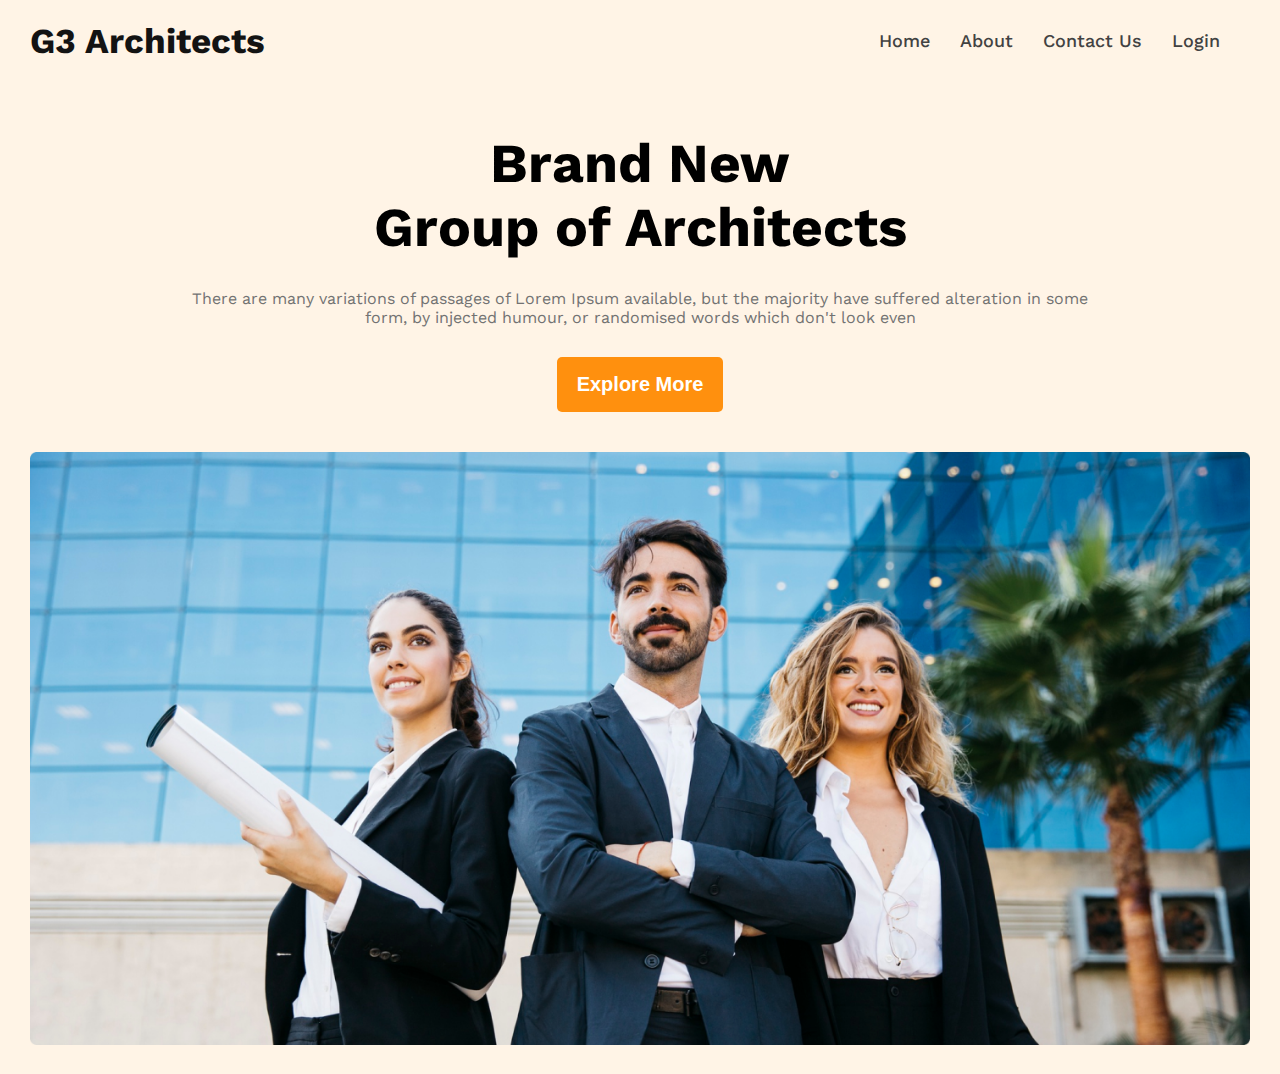
==== index.html @ 6012dc29 "header part add" ====
<!DOCTYPE html>
<html lang="en">
  <head>
    <meta charset="UTF-8" />
    <meta name="viewport" content="width=device-width, initial-scale=1.0" />
    <title>g3-architects</title>

    <!-- style link  -->
    <link rel="stylesheet" href="styles/style.css" />
  </head>
  <body>
    <!-- -- header part --  -->
    <header class="bg-seondary">
      <nav class="wrap">
        <h2 class="dark-1">G3 Architects</h2>
        <ul class="dark-2">
          <li><a href="home">Home</a></li>
          <li><a href="about">About</a></li>
          <li><a href="contact"> Contact Us </a></li>
          <li><a href="login">Login </a></li>
        </ul>
      </nav>

      <div id="home" class="wrap banner-section">
        <h1>
          Brand New <br />
          Group of Architects
        </h1>
        <p>There are many variations of passages of Lorem Ipsum available, but the majority have suffered alteration in some form, by injected humour, or randomised words which don't look even</p>

        <button class="btn-primary">Explore More</button>
        <div class="section-img">
          <img src="images/banner.png" alt="">
        </div>
      </div>
    </header>

    <main class="wrap">
      
    </main>
  </body>
</html>
---- styles/style.css ----
@import url('https://fonts.googleapis.com/css2?family=Work+Sans:ital,wght@0,100..900;1,100..900&display=swap');

*{
  margin:0;
  padding: 0;
  box-sizing: border-box;
}

.bg-seondary{
  background: rgba(255, 144, 14, 0.1);
}
.bg-primary{
  background: rgba(255, 144, 14, 1);
}
.text-primary{
  color:rgba(255, 144, 14, 1);
}
.text-white{
  color:#fff;
}
.dark-1{
  color:#131313;
}
.dark-2{
  color:#424242;
}
.dark-3{
  color:#727272;
}
p{
  color:#727272;
  font-size: 16px;
}
body{
  font-family: "Work Sans", sans-serif;
  scroll-behavior: smooth;
}
.wrap{
  max-width: 1320px;
  margin: 0 auto;
  padding:0px 30px;
}
.btn-primary{
  background: #FF900E;
  padding:16px 20px;
  color: #fff;
  border-radius: 5px;
  cursor: pointer;
  font-weight: 600;
  font-size: 20px;
  border: none;
  transition: .3s ease;
}
.btn-primary:hover{
  opacity: 86%;
}


/* -- nav style --  */
nav{
  display: flex;
  justify-content: space-between;
  align-items: center;
  flex-wrap: wrap;
  margin:200px auto;
}
nav h2{
  font-weight: bold;
  font-size: 35px;
}
nav ul {
  list-style: none;
  display: flex;
  gap: 30px;
  padding:30px;
}
nav ul li a{
  text-decoration: none;
  color:#424242;
  font-size: 18px;
  font-weight: 500;
}


/* banner-section style  */
.banner-section{
  text-align: center;
  display: flex;
  flex-direction: column;
  align-items: center;
}
.banner-section h1{
  margin-top: 50px;
  font-size: 55px ;
  font-weight: 700;
  text-align: center;
}
.banner-section p {
  text-align: center;
  margin:30px;
  max-width: 900px;
}

.section-img img{
  width: 100%;
  margin-top: 40px;
  margin-bottom: 25px;
}


/* responsive style  */

@media screen and (max-width:576px) {
  .banner-section h1{
    font-size: 40px;
  }
}
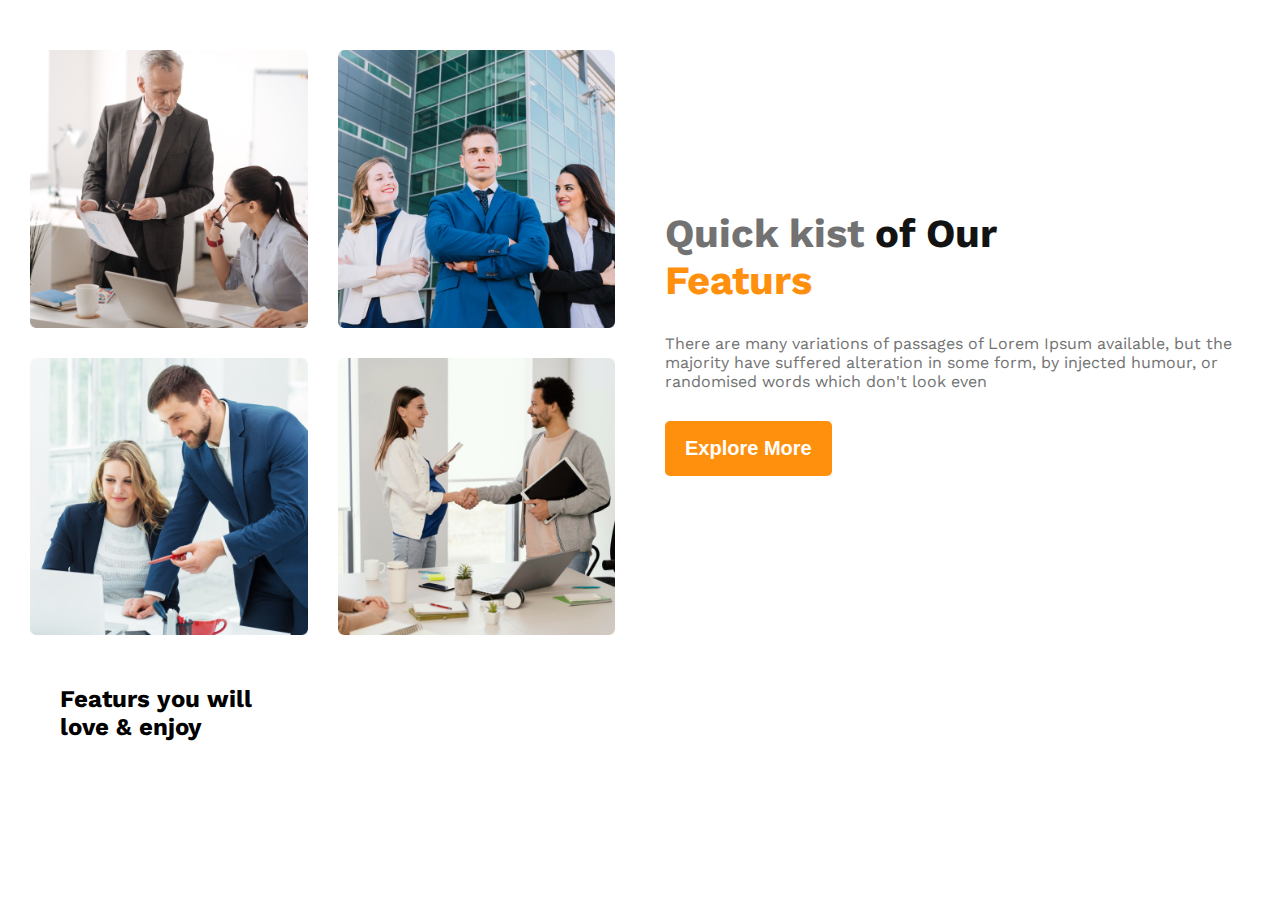
==== commit 4986ba1b: "featues section add ." ====
--- a/index.html
+++ b/index.html
@@ -10,7 +10,7 @@
   </head>
   <body>
     <!-- -- header part --  -->
-    <header class="bg-seondary">
+    <header class="bg-seondary hide">
       <nav class="wrap">
         <h2 class="dark-1">G3 Architects</h2>
         <ul class="dark-2">
@@ -36,7 +36,32 @@
     </header>
 
     <main class="wrap">
-      
+     <!-- Our Features -->
+      <section class="features hide">
+        <div class="featur img-section">
+          <img src="images/team1.png" alt="">
+          <img src="images/team2.png" alt="">
+          <img src="images/team3.png" alt="">
+          <img src="images/team4.png" alt="">
+        </div>
+        <div class="featur text-section">
+          <h2><span class="dark-3 ">Quick kist</span> <span class="dark-1 "> of Our</span> <br> <span class="text-primary">Featurs</span></h2>
+
+          <p>There are many variations of passages of Lorem Ipsum available, but the majority have suffered alteration in some form, by injected humour, or randomised words which don't look even</p>
+
+          <button class="btn-primary">Explore More</button>
+        </div>
+      </section>
+
+      <!-- about part  -->
+       <section class="wrap about-section">
+        <div class="about-content">
+          <h2 class="bout-heading">
+            Featurs you will <br> love & enjoy
+          </h2>
+        </div>
+        <div class="about-content"></div>
+       </section>
     </main>
   </body>
 </html>
--- a/styles/style.css
+++ b/styles/style.css
@@ -54,6 +54,10 @@
 .btn-primary:hover{
   opacity: 86%;
 }
+.hide{
+  display: none;
+}
+
 
 
 /* -- nav style --  */
@@ -107,6 +111,31 @@
   margin-bottom: 25px;
 }
 
+/* features part style  */
+.features{
+  display: flex;
+  gap:50px;
+  align-items: center;
+  margin:50px auto;
+}
+.featur{
+  flex:1;
+}
+.img-section{
+  display: grid;
+  grid-template-columns: repeat(2, 1fr);
+  gap:30px;
+}
+.img-section img{
+  width: 100%;
+}
+.text-section h2{
+  font-size: 40px;
+  font-weight: 700;
+}
+.text-section p{
+  margin:30px 0px;
+}
 
 /* responsive style  */
 
@@ -114,4 +143,13 @@
   .banner-section h1{
     font-size: 40px;
   }
+  .features{
+    flex-direction: column;
+  }
+}
+
+@media screen and (min-width:577px) and (max-width:992px){
+  .features{
+    flex-direction: column;
+  }
 }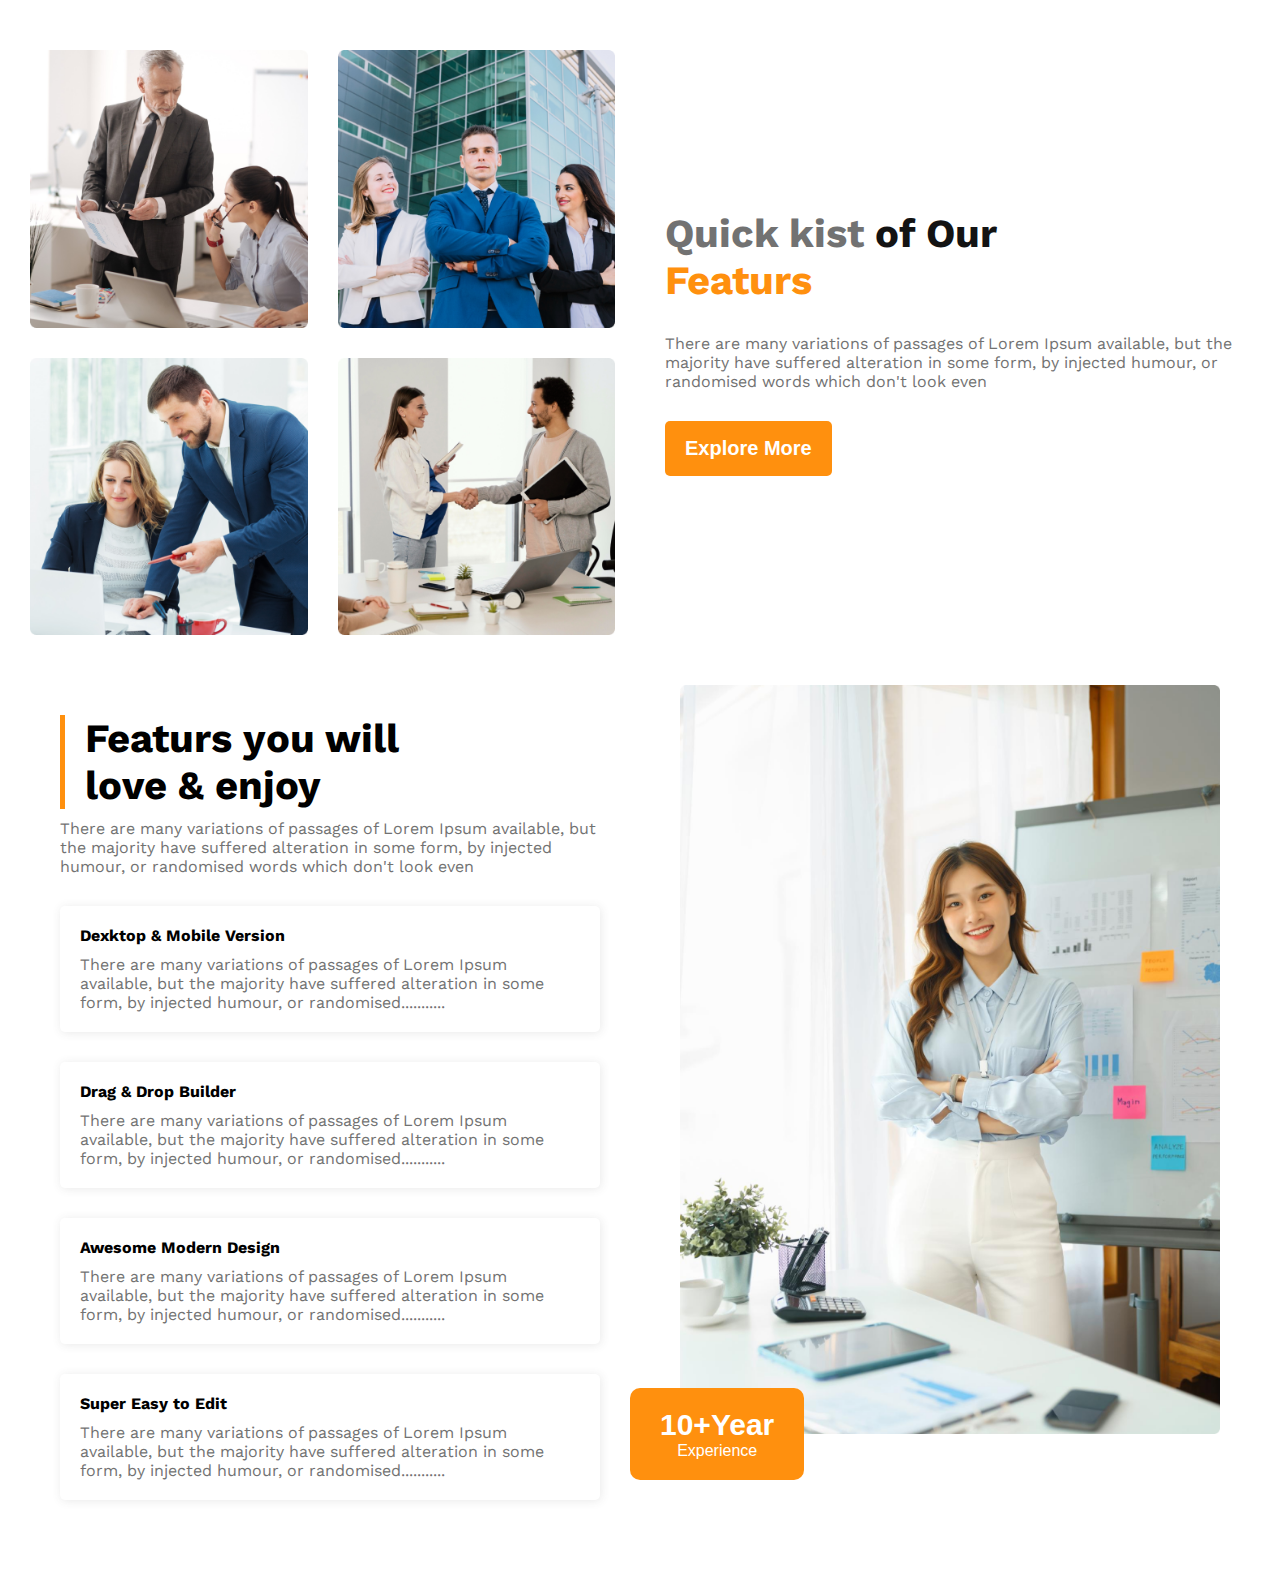
==== commit 922fa5b0: "about create" ====
--- a/index.html
+++ b/index.html
@@ -26,42 +26,101 @@
           Brand New <br />
           Group of Architects
         </h1>
-        <p>There are many variations of passages of Lorem Ipsum available, but the majority have suffered alteration in some form, by injected humour, or randomised words which don't look even</p>
+        <p>
+          There are many variations of passages of Lorem Ipsum available, but
+          the majority have suffered alteration in some form, by injected
+          humour, or randomised words which don't look even
+        </p>
 
         <button class="btn-primary">Explore More</button>
         <div class="section-img">
-          <img src="images/banner.png" alt="">
+          <img src="images/banner.png" alt="" />
         </div>
       </div>
     </header>
 
     <main class="wrap">
-     <!-- Our Features -->
+      <!-- Our Features -->
       <section class="features hide">
         <div class="featur img-section">
-          <img src="images/team1.png" alt="">
-          <img src="images/team2.png" alt="">
-          <img src="images/team3.png" alt="">
-          <img src="images/team4.png" alt="">
+          <img src="images/team1.png" alt="" />
+          <img src="images/team2.png" alt="" />
+          <img src="images/team3.png" alt="" />
+          <img src="images/team4.png" alt="" />
         </div>
         <div class="featur text-section">
-          <h2><span class="dark-3 ">Quick kist</span> <span class="dark-1 "> of Our</span> <br> <span class="text-primary">Featurs</span></h2>
+          <h2>
+            <span class="dark-3">Quick kist</span>
+            <span class="dark-1"> of Our</span> <br />
+            <span class="text-primary">Featurs</span>
+          </h2>
 
-          <p>There are many variations of passages of Lorem Ipsum available, but the majority have suffered alteration in some form, by injected humour, or randomised words which don't look even</p>
+          <p>
+            There are many variations of passages of Lorem Ipsum available, but
+            the majority have suffered alteration in some form, by injected
+            humour, or randomised words which don't look even
+          </p>
 
           <button class="btn-primary">Explore More</button>
         </div>
       </section>
 
       <!-- about part  -->
-       <section class="wrap about-section">
+      <section class="wrap about-section hide">
+        <div class="about-content about-p">
+          <h2 class="about-heading">
+            Featurs you will <br />
+            love & enjoy
+          </h2>
+          <p>
+            There are many variations of passages of Lorem Ipsum available, but
+            the majority have suffered alteration in some form, by injected
+            humour, or randomised words which don't look even
+          </p>
+
+          <div class="contents">
+            <h4>Dexktop & Mobile Version</h4>
+            <p>
+              There are many variations of passages of Lorem Ipsum available,
+              but the majority have suffered alteration in some form, by
+              injected humour, or randomised...........
+            </p>
+          </div>
+          <div class="contents">
+            <h4>Drag & Drop Builder</h4>
+            <p>
+              There are many variations of passages of Lorem Ipsum available,
+              but the majority have suffered alteration in some form, by
+              injected humour, or randomised...........
+            </p>
+          </div>
+          <div class="contents">
+            <h4>Awesome Modern Design</h4>
+            <p>
+              There are many variations of passages of Lorem Ipsum available,
+              but the majority have suffered alteration in some form, by
+              injected humour, or randomised...........
+            </p>
+          </div>
+          <div class="contents">
+            <h4>Super Easy to Edit</h4>
+            <p>
+              There are many variations of passages of Lorem Ipsum available,
+              but the majority have suffered alteration in some form, by
+              injected humour, or randomised...........
+            </p>
+          </div>
+        </div>
         <div class="about-content">
-          <h2 class="bout-heading">
-            Featurs you will <br> love & enjoy
-          </h2>
+          <img src="images/architect.png" alt="" />
+          <button class="badge">
+            <h2>10+Year</h2>
+            <p>Experience</p>
+          </button>
         </div>
-        <div class="about-content"></div>
-       </section>
+      </section>
+
+      
     </main>
   </body>
 </html>
--- a/styles/style.css
+++ b/styles/style.css
@@ -137,19 +137,81 @@
   margin:30px 0px;
 }
 
+/* about-section style  */
+.about-section{
+  display: flex;
+  margin:50px auto;
+}
+.about-content{
+  flex: 1;
+}
+.about-p{
+  padding:30px 80px 30px 0px
+}
+.about-heading{
+  font-weight: bold;
+  font-size: 40px;
+  padding-left: 20px;
+  border-left: 5px solid #FF900E;
+  margin-bottom: 10px;
+}
+.contents{
+  padding:20px;
+  margin-top: 30px;
+  box-shadow: 1px 1px 10px #4242421e;
+  border-radius: 5px;
+}
+.contents h4{
+  font-weight: bold;
+  margin-bottom: 10px;
+}
+.about-content img {
+  width: 100%;
+}
+.badge{
+  padding:20px 30px;
+  border-radius: 10px;
+  color:#fff;
+  background: #FF900E;
+  position: relative;
+  border: none;
+  top:-50px;
+  left:-50px;
+}
+.badge h2{
+  text-align: center;
+  font-size: 30px;
+}
+.badge p{
+  color:#fff;
+  text-align: center;
+}
 /* responsive style  */
 
 @media screen and (max-width:576px) {
   .banner-section h1{
     font-size: 40px;
   }
-  .features{
+  .features,
+  .about-section{
     flex-direction: column;
   }
+  .about-p{
+    padding:0;
+  }
+  .about-content img{
+    margin-top: 50px;
+  }
 }
 
 @media screen and (min-width:577px) and (max-width:992px){
-  .features{
+  .features,.about-section{
     flex-direction: column;
-  }
+  }.about-p{
+    padding: 0;
+  }
+  .about-content img{
+    padding-top: 50px;
+  }
+  
 }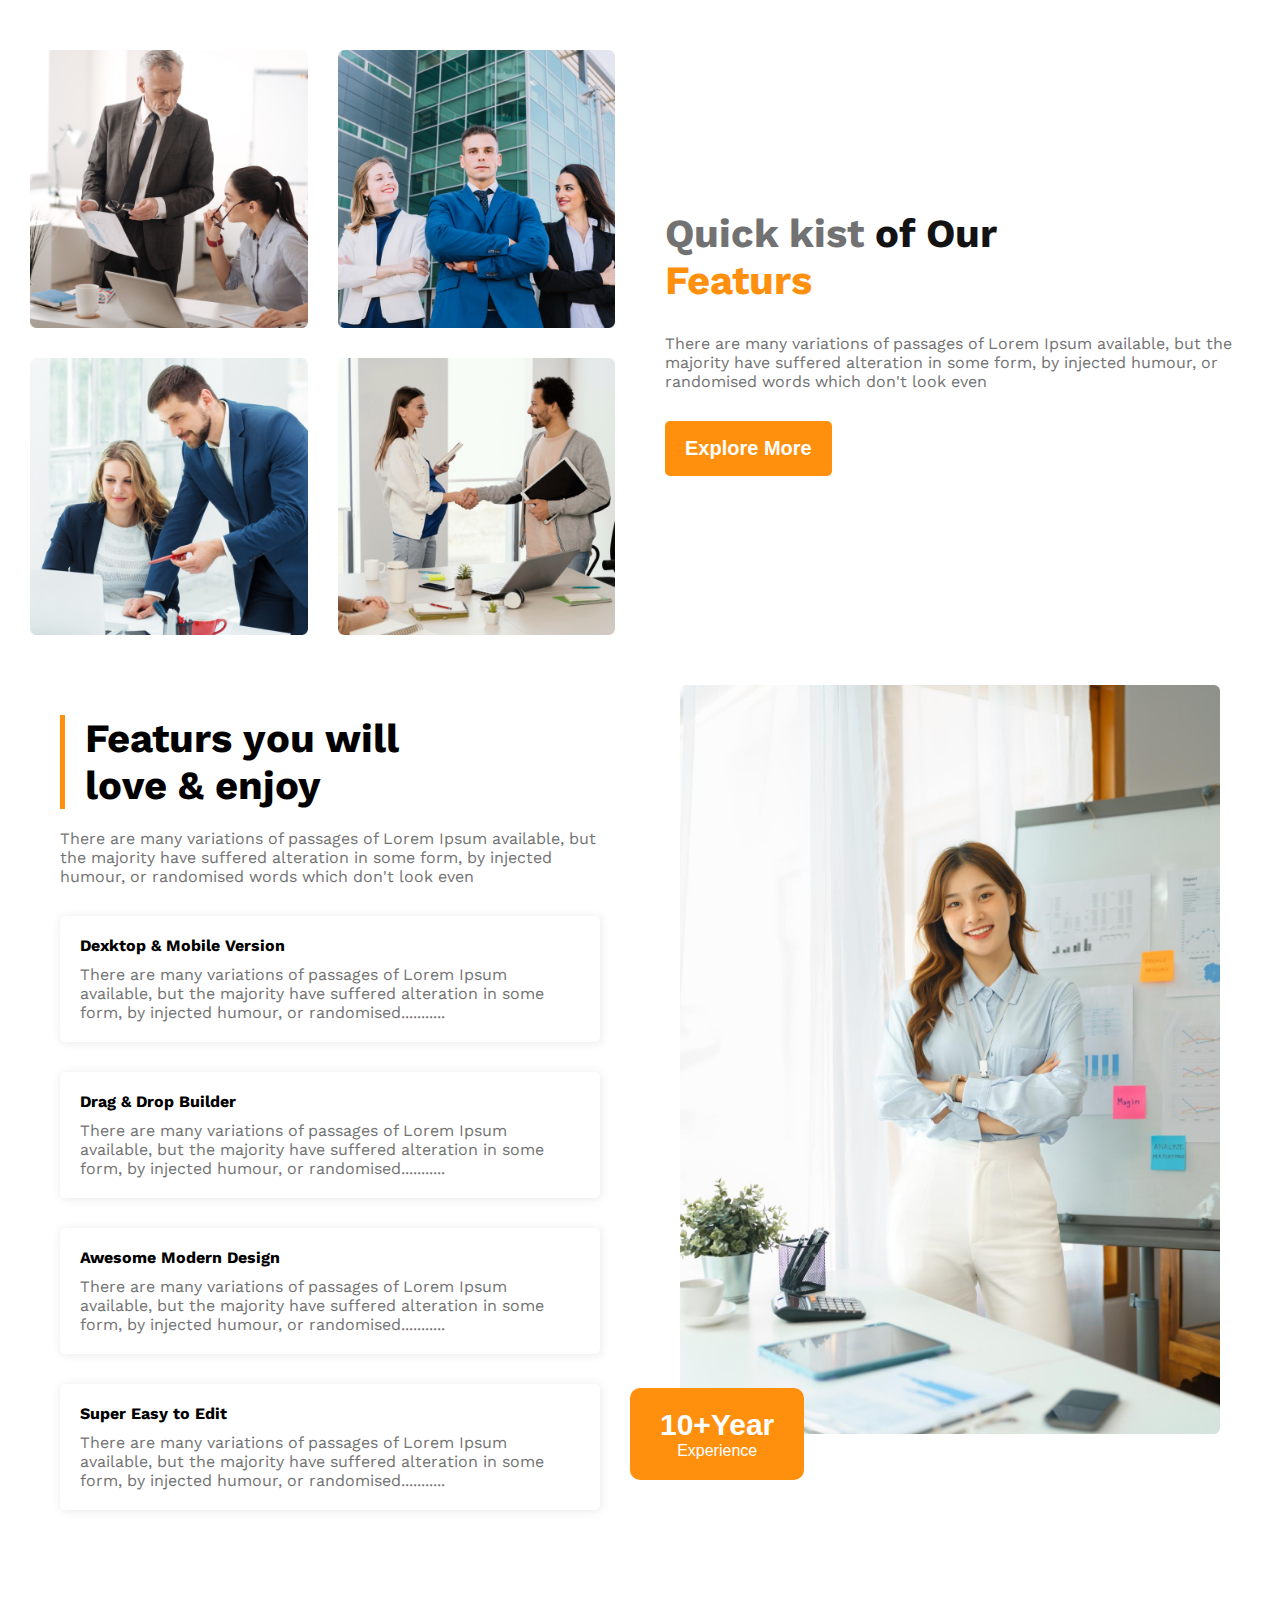
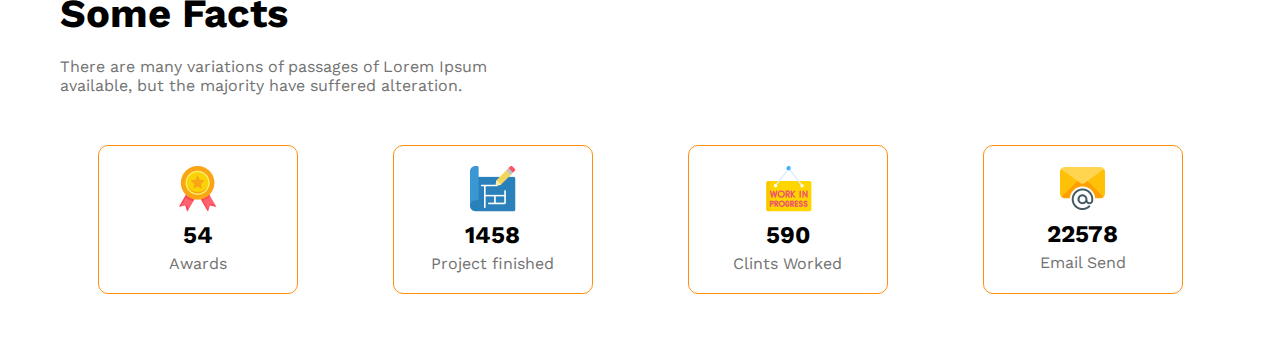
==== commit 1fe2fa16: "facts section add" ====
--- a/index.html
+++ b/index.html
@@ -68,7 +68,7 @@
       <!-- about part  -->
       <section class="wrap about-section hide">
         <div class="about-content about-p">
-          <h2 class="about-heading">
+          <h2 class="about-heading section-heading">
             Featurs you will <br />
             love & enjoy
           </h2>
@@ -120,6 +120,37 @@
         </div>
       </section>
 
+      <!-- facts section  -->
+      <section class="wrap fatchs-section">
+        <h2 class="section-heading">Some Facts</h2>
+        <p>
+          There are many variations of passages of Lorem Ipsum <br />available,
+          but the majority have suffered alteration.
+        </p>
+        <div class="facts">
+          <div class="fact">
+            <div class=""><img src="images/icons/ribon.png" alt="" /></div>
+            <h2>54</h2>
+            <p>Awards</p>
+          </div>
+          <div class="fact">
+            <div class=""><img src="images/icons/projects.png" alt="" /></div>
+            <h2>1458</h2>
+            <p>Project finished</p>
+          </div>
+          <div class="fact">
+            <div class=""><img src="images/icons/customers.png" alt="" /></div>
+            <h2>590</h2>
+            <p>Clints Worked</p>
+          </div>
+          <div class="fact">
+            <div class=""><img src="images/icons/email.png" alt="" /></div>
+            <h2>22578</h2>
+            <p>Email Send</p>
+          </div>
+        </div>
+      </section>
+
       
     </main>
   </body>
--- a/styles/style.css
+++ b/styles/style.css
@@ -149,11 +149,14 @@
   padding:30px 80px 30px 0px
 }
 .about-heading{
+  padding-left: 20px;
+  border-left: 5px solid #FF900E;
+
+}
+.section-heading{
   font-weight: bold;
   font-size: 40px;
-  padding-left: 20px;
-  border-left: 5px solid #FF900E;
-  margin-bottom: 10px;
+  margin-bottom: 20px;
 }
 .contents{
   padding:20px;
@@ -186,6 +189,29 @@
   color:#fff;
   text-align: center;
 }
+
+/* facts part  */
+.fatchs-section{
+  margin: 50px auto;
+}
+.facts{
+  margin-top: 50px;
+  display: flex;
+  justify-content: space-around;
+  flex-wrap: wrap;
+  gap:20px;
+}
+.fact{
+  flex:1 1 200px;
+  max-width: 200px;
+  padding:20px;
+  border-radius: 10px;
+  border:1px solid #FF900E;
+  display: flex;
+  flex-direction: column;
+  gap:5px;
+  align-items: center;
+}
 /* responsive style  */
 
 @media screen and (max-width:576px) {
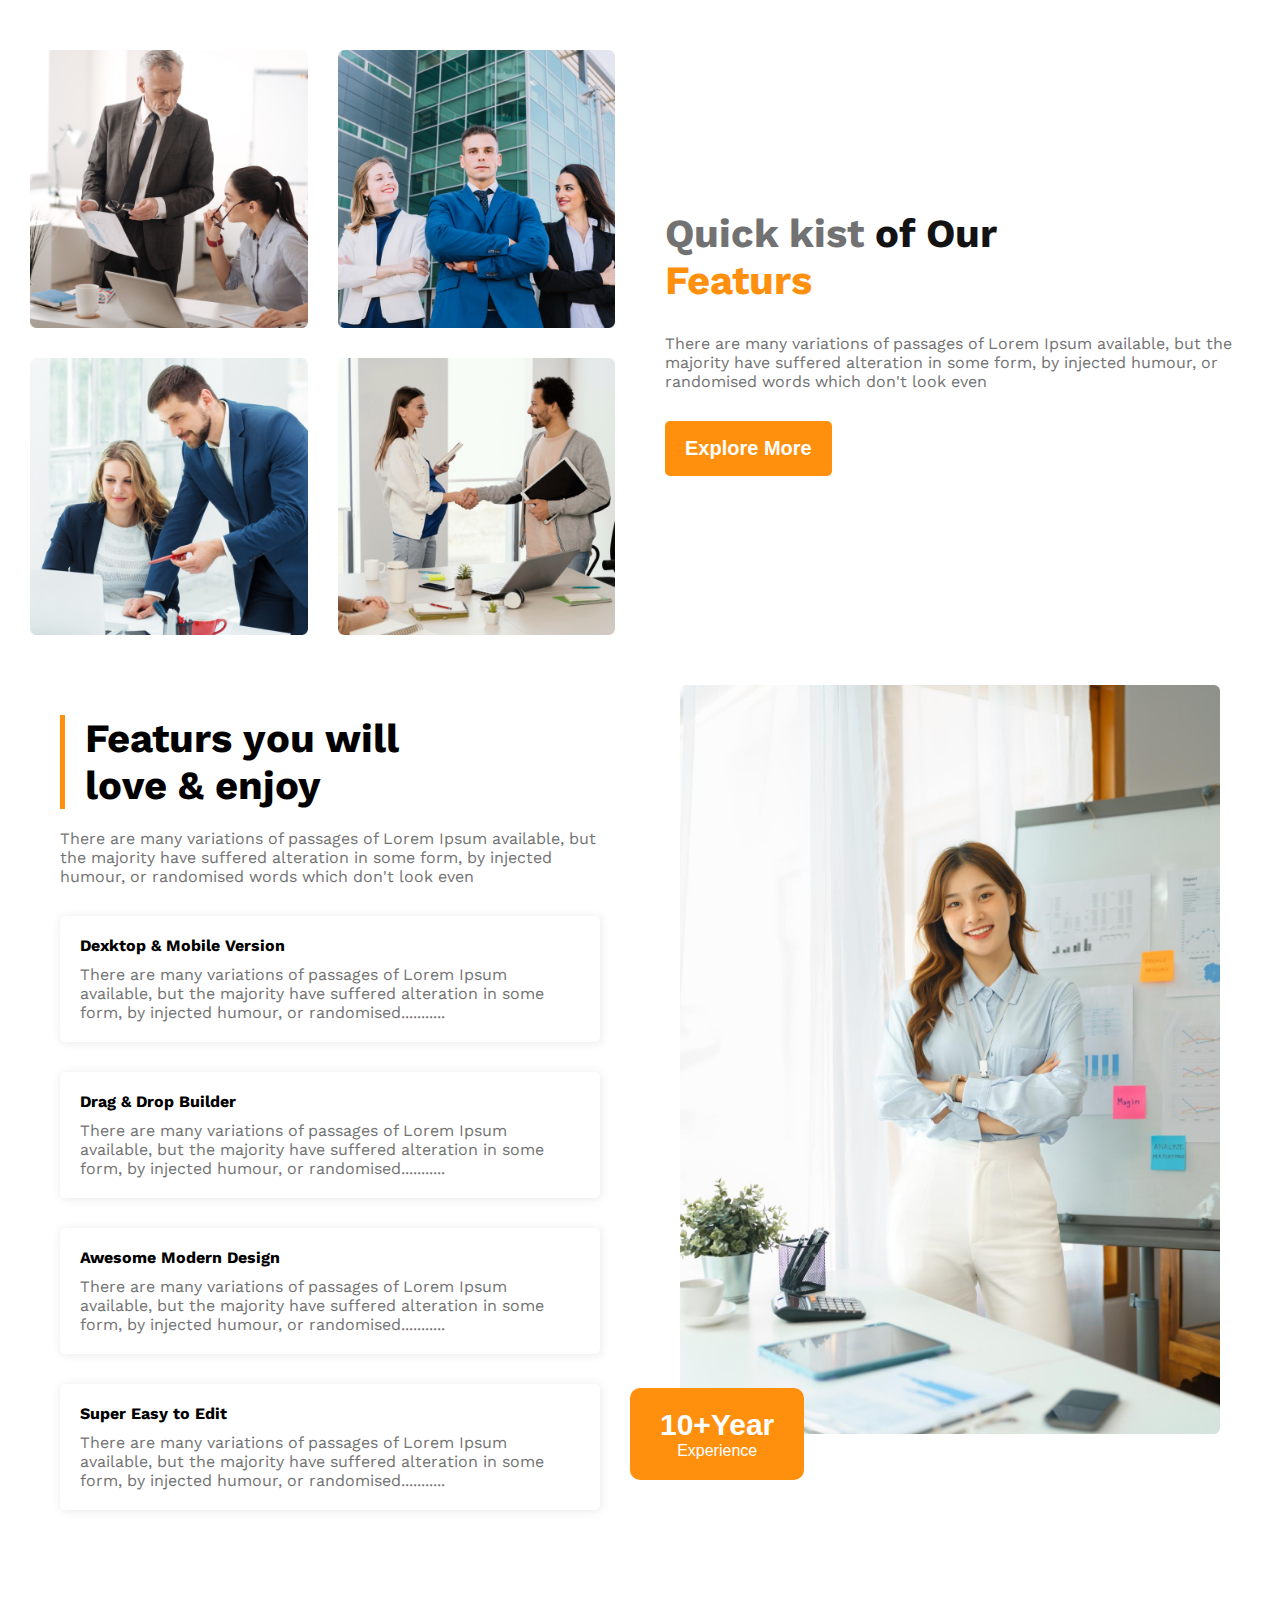
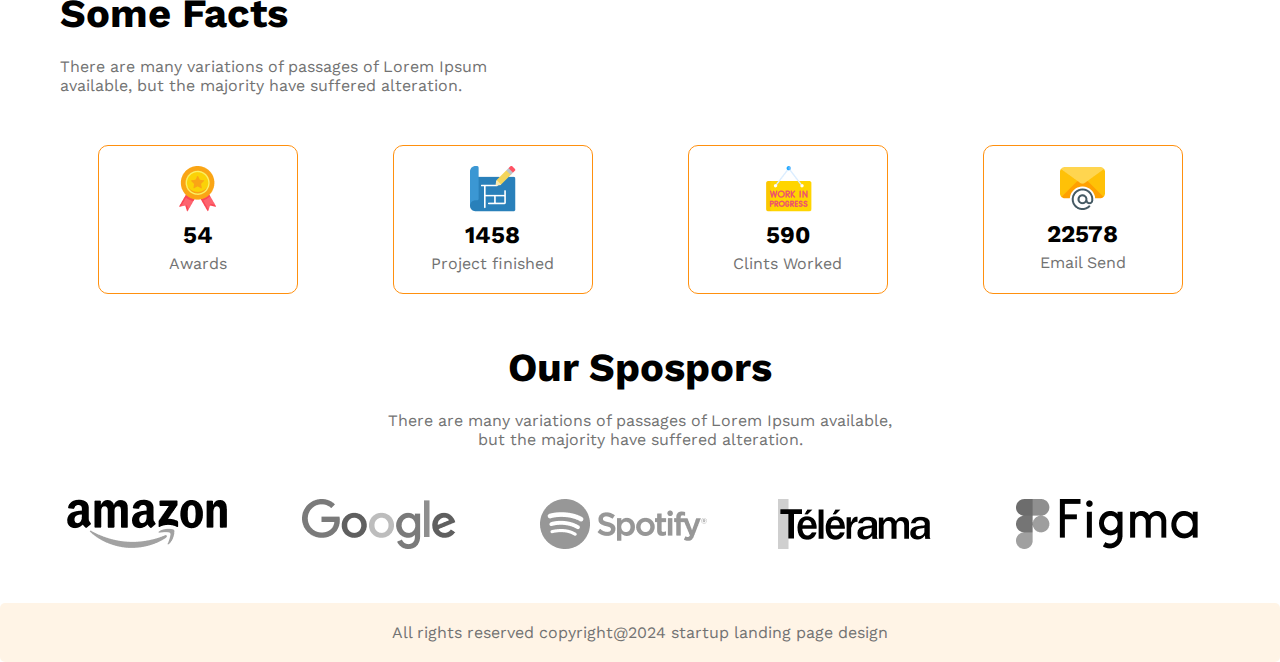
==== commit 1d9919b3: "spospors and footer part add" ====
--- a/index.html
+++ b/index.html
@@ -151,7 +151,23 @@
         </div>
       </section>
 
-      
+      <!-- sponspors section  -->
+       <section class="wrap sponspors-section">
+        <h2 class="section-heading text-center">Our Spospors</h2>
+        <p class="text-center">There are many variations of passages of Lorem Ipsum available, <br> but the majority have suffered alteration.</p>
+        <div class="sponspors">
+          <div class="sponspor"><img src="images/sponsors/amazon.png" alt=""></div>
+          <div class="sponspor"><img src="images/sponsors/google.png" alt=""></div>
+          <div class="sponspor"><img src="images/sponsors/spotify.png" alt=""></div>
+          <div class="sponspor"><img src="images/sponsors/telerama.png" alt=""></div>
+          <div class="sponspor"><img src="images/sponsors/figma.png" alt=""></div>
+        </div>
+       </section>
     </main>
+
+    <!-- footer -part  -->
+     <footer class="text-center bg-seondary">
+        <p>All rights reserved copyright@2024 startup landing page design</p>
+     </footer>
   </body>
 </html>
--- a/styles/style.css
+++ b/styles/style.css
@@ -57,6 +57,9 @@
 .hide{
   display: none;
 }
+.text-center{
+  text-align: center;
+}
 
 
 
@@ -212,6 +215,35 @@
   gap:5px;
   align-items: center;
 }
+/* sponspors section  */
+.sponspors-section{
+  margin:50px auto;
+}
+.sponspors{
+  display: flex;
+  justify-content: space-around;
+  flex-wrap: wrap;
+  margin-top: 50px;
+  gap:30px;
+}
+.sponspor img{
+  filter: grayscale(100%);
+  cursor: pointer;
+  transition:all .3s ease;
+}
+.sponspor{
+  flex:1 1 200px;
+  max-width: 200px;
+}
+.sponspor:hover img{
+  filter: grayscale(0%);
+}
+
+/* footer  */
+footer{
+  border-radius: 5px;
+  padding:20px;
+}
 /* responsive style  */
 
 @media screen and (max-width:576px) {
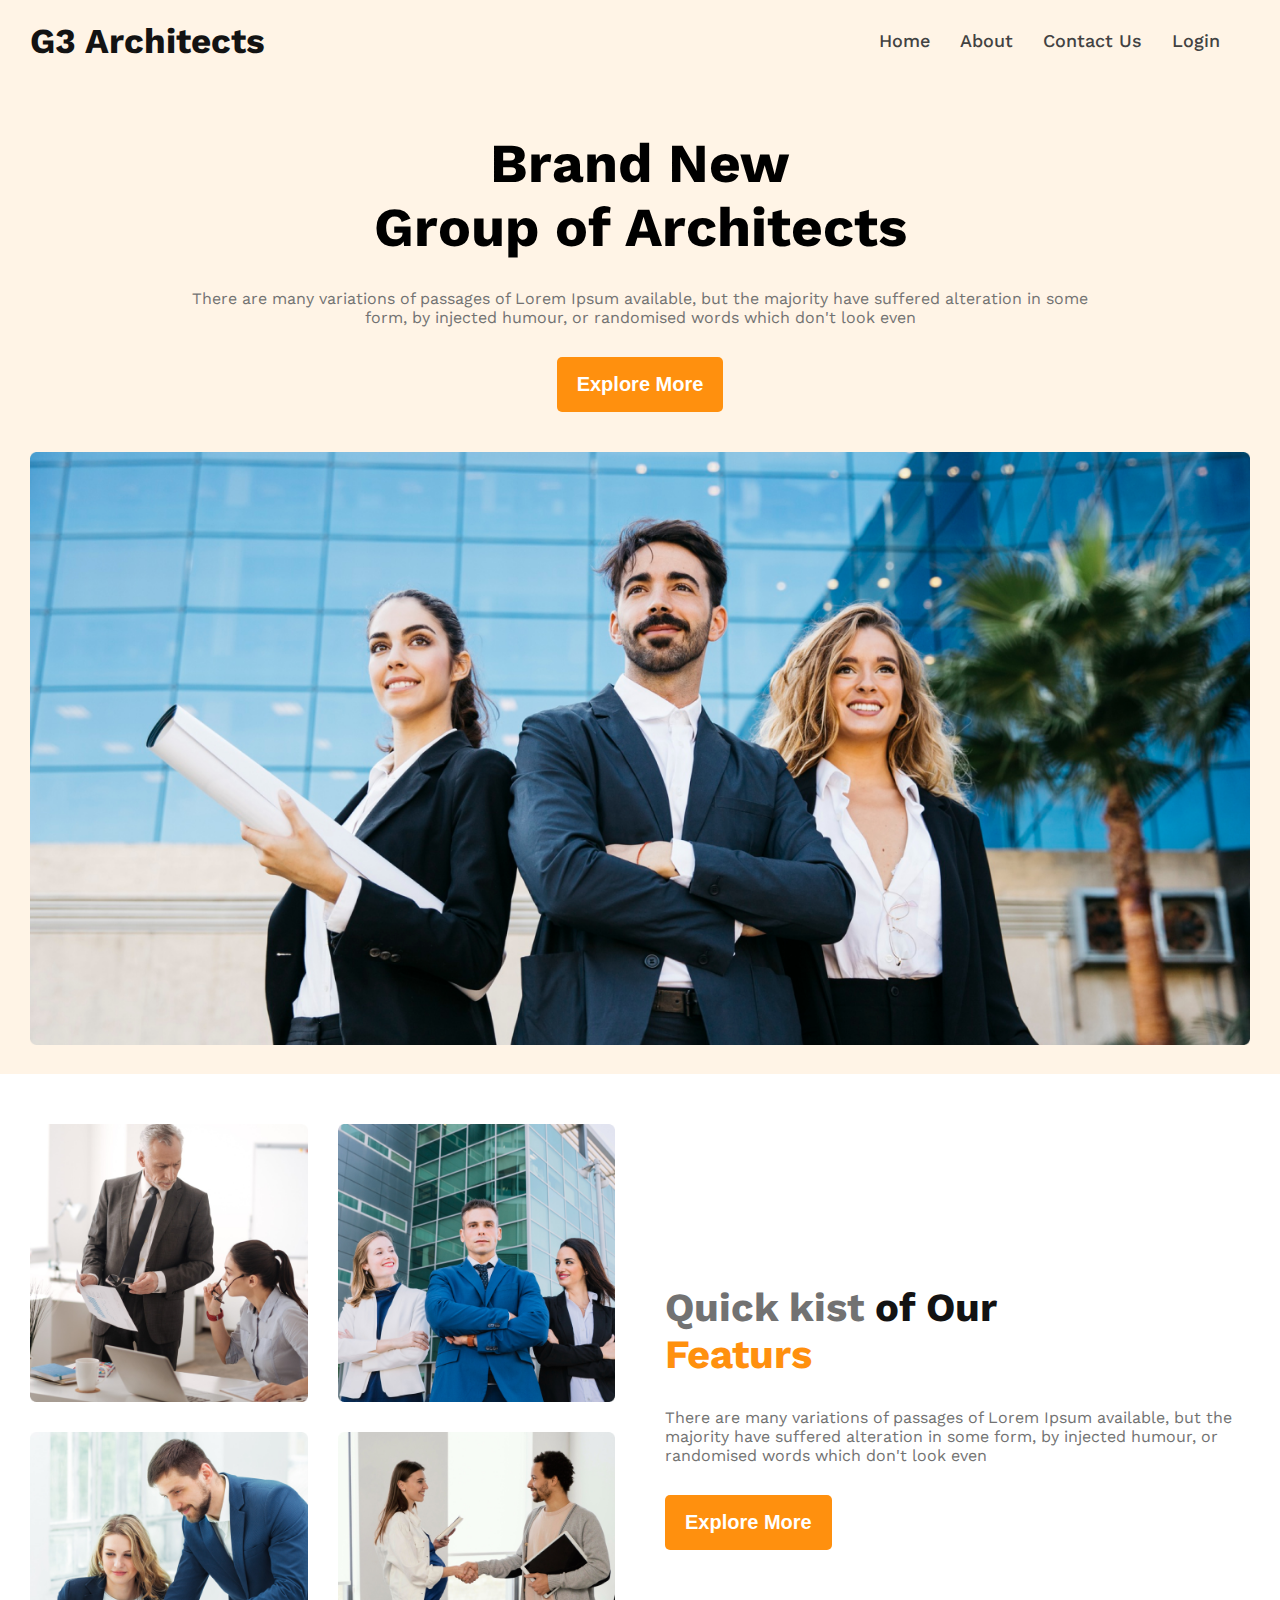
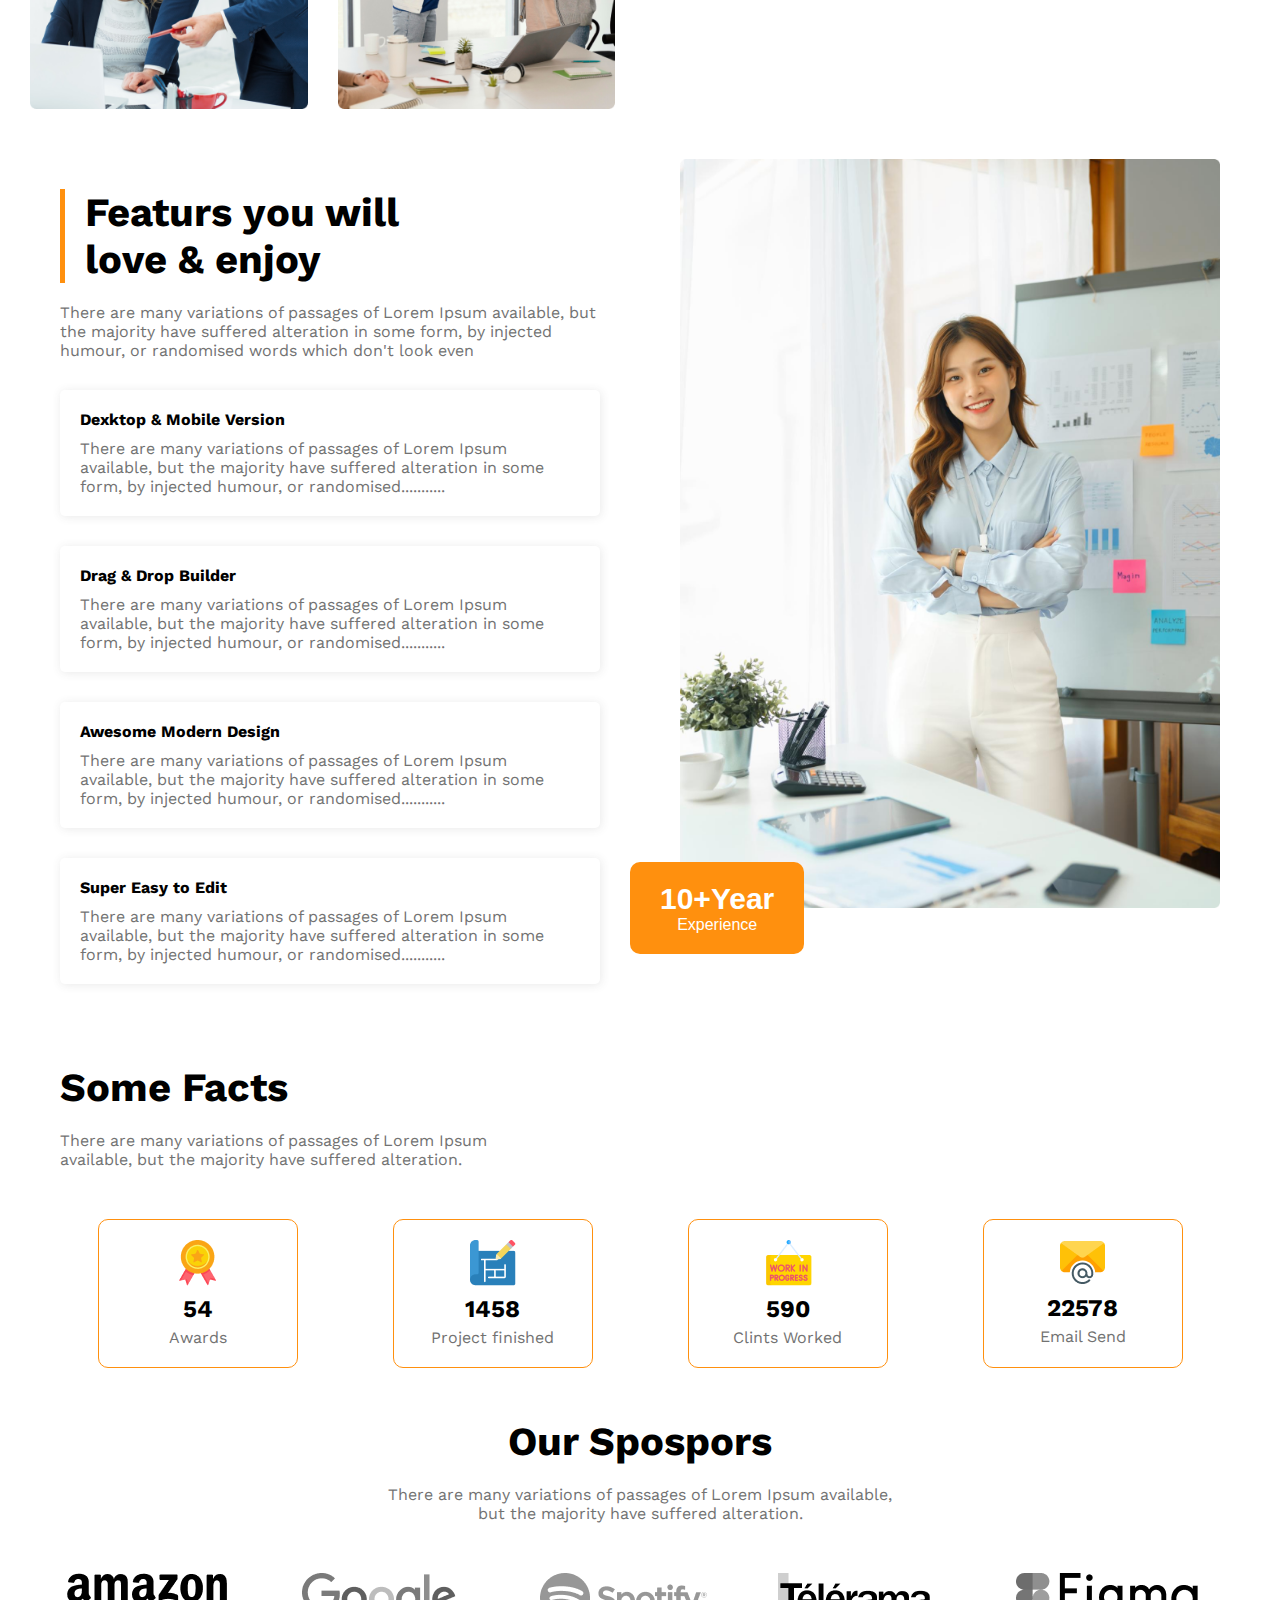
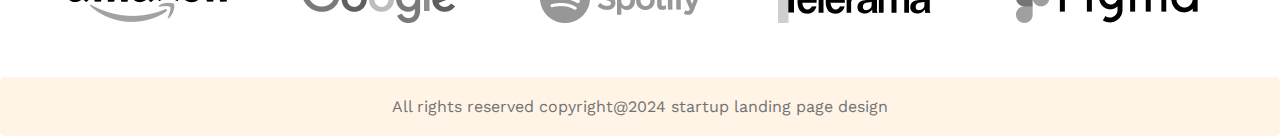
==== commit 5aa16f26: "hide unhide" ====
--- a/index.html
+++ b/index.html
@@ -10,7 +10,7 @@
   </head>
   <body>
     <!-- -- header part --  -->
-    <header class="bg-seondary hide">
+    <header class="bg-seondary ">
       <nav class="wrap">
         <h2 class="dark-1">G3 Architects</h2>
         <ul class="dark-2">
@@ -41,7 +41,7 @@
 
     <main class="wrap">
       <!-- Our Features -->
-      <section class="features hide">
+      <section class="features ">
         <div class="featur img-section">
           <img src="images/team1.png" alt="" />
           <img src="images/team2.png" alt="" />
@@ -66,7 +66,7 @@
       </section>
 
       <!-- about part  -->
-      <section class="wrap about-section hide">
+      <section class="wrap about-section ">
         <div class="about-content about-p">
           <h2 class="about-heading section-heading">
             Featurs you will <br />
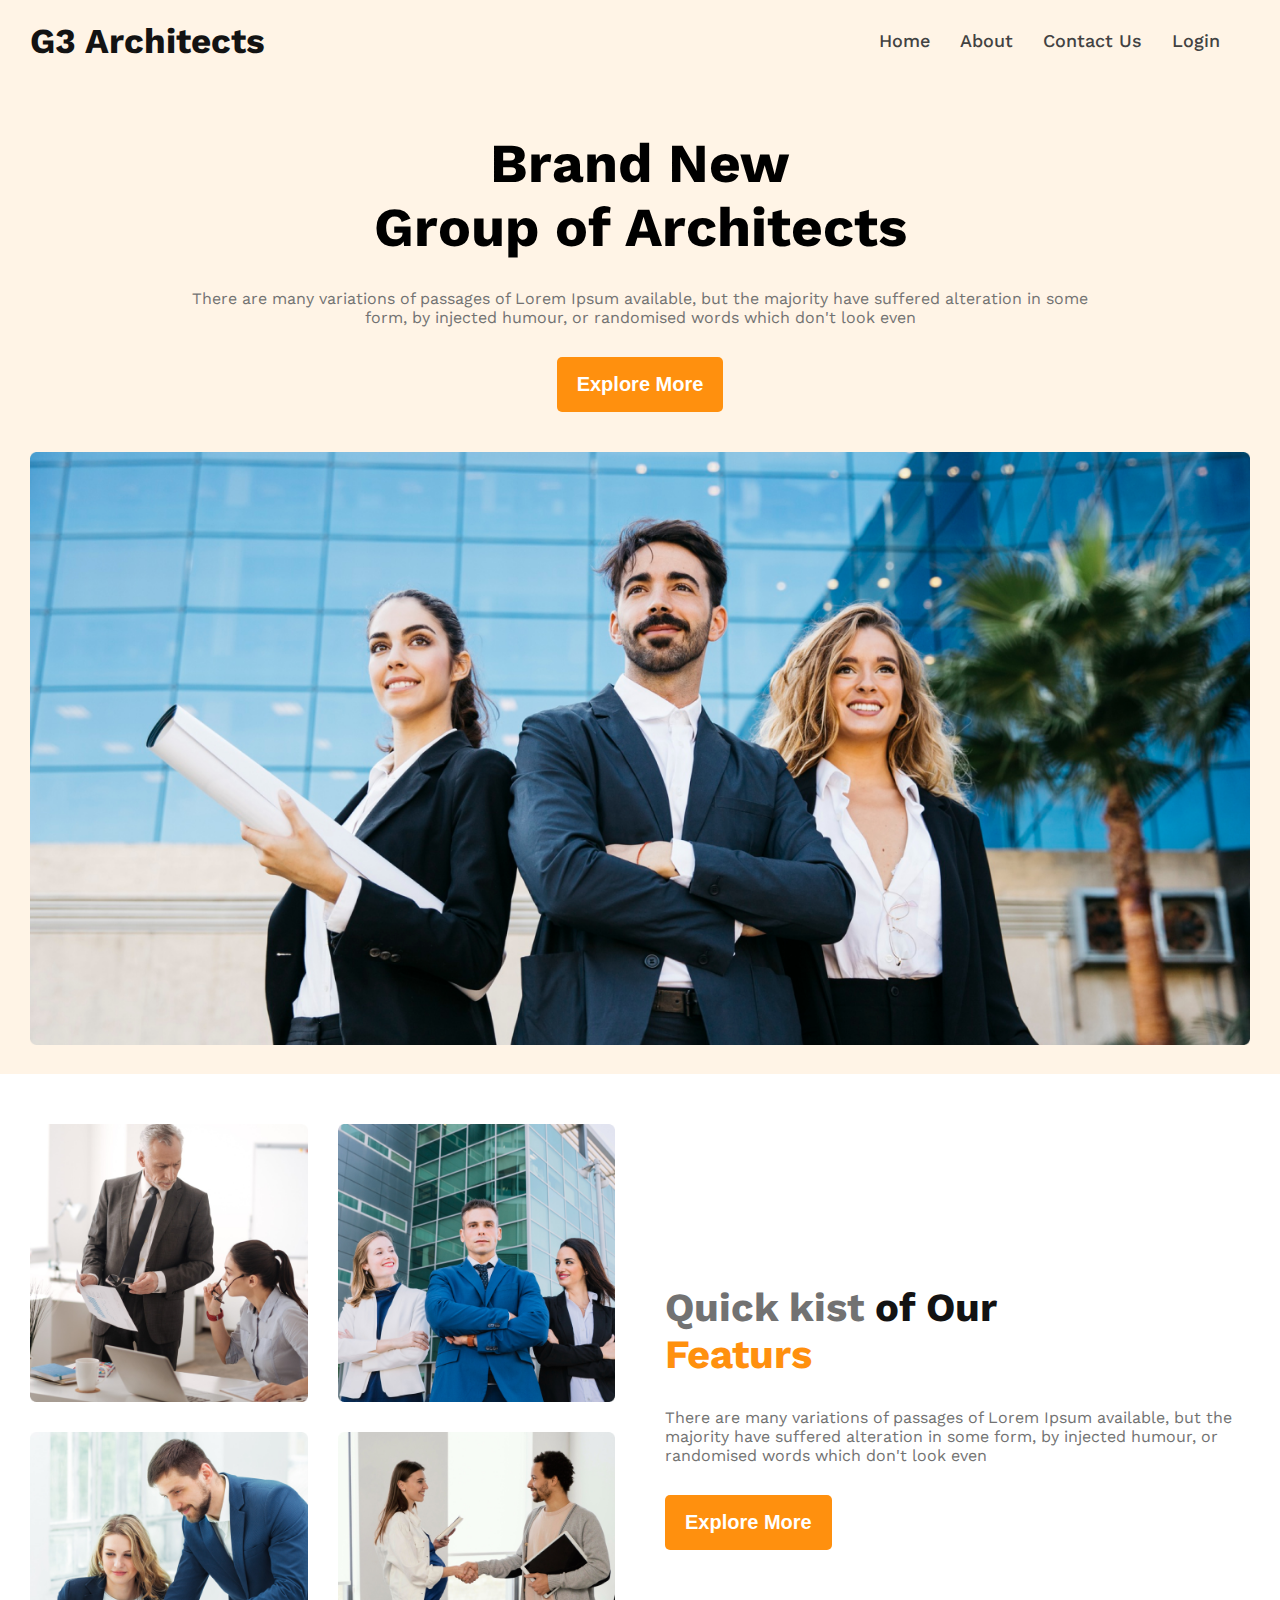
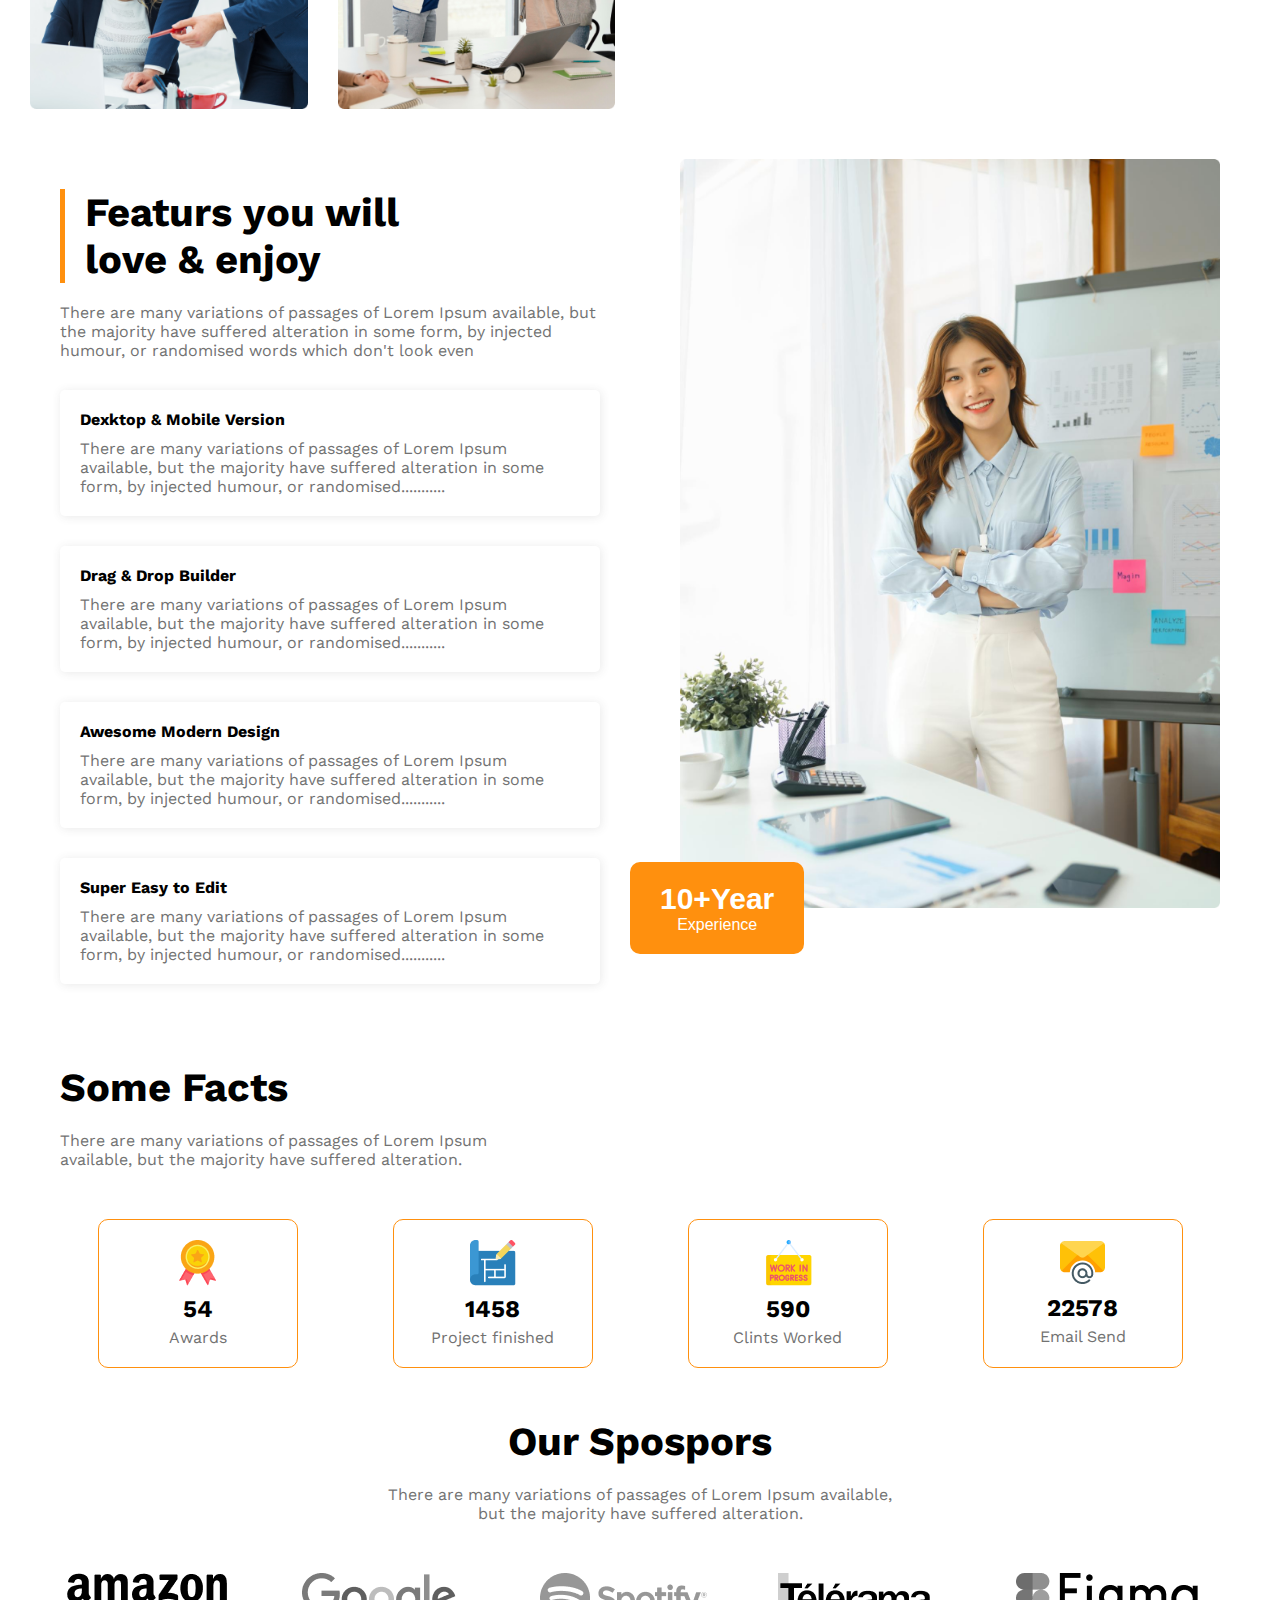
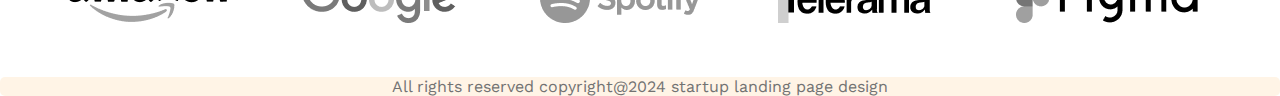
==== commit 0793cb8e: "footer fix" ====
--- a/index.html
+++ b/index.html
@@ -166,7 +166,7 @@
     </main>
 
     <!-- footer -part  -->
-     <footer class="text-center bg-seondary">
+     <footer class="wrap text-center bg-seondary">
         <p>All rights reserved copyright@2024 startup landing page design</p>
      </footer>
   </body>
